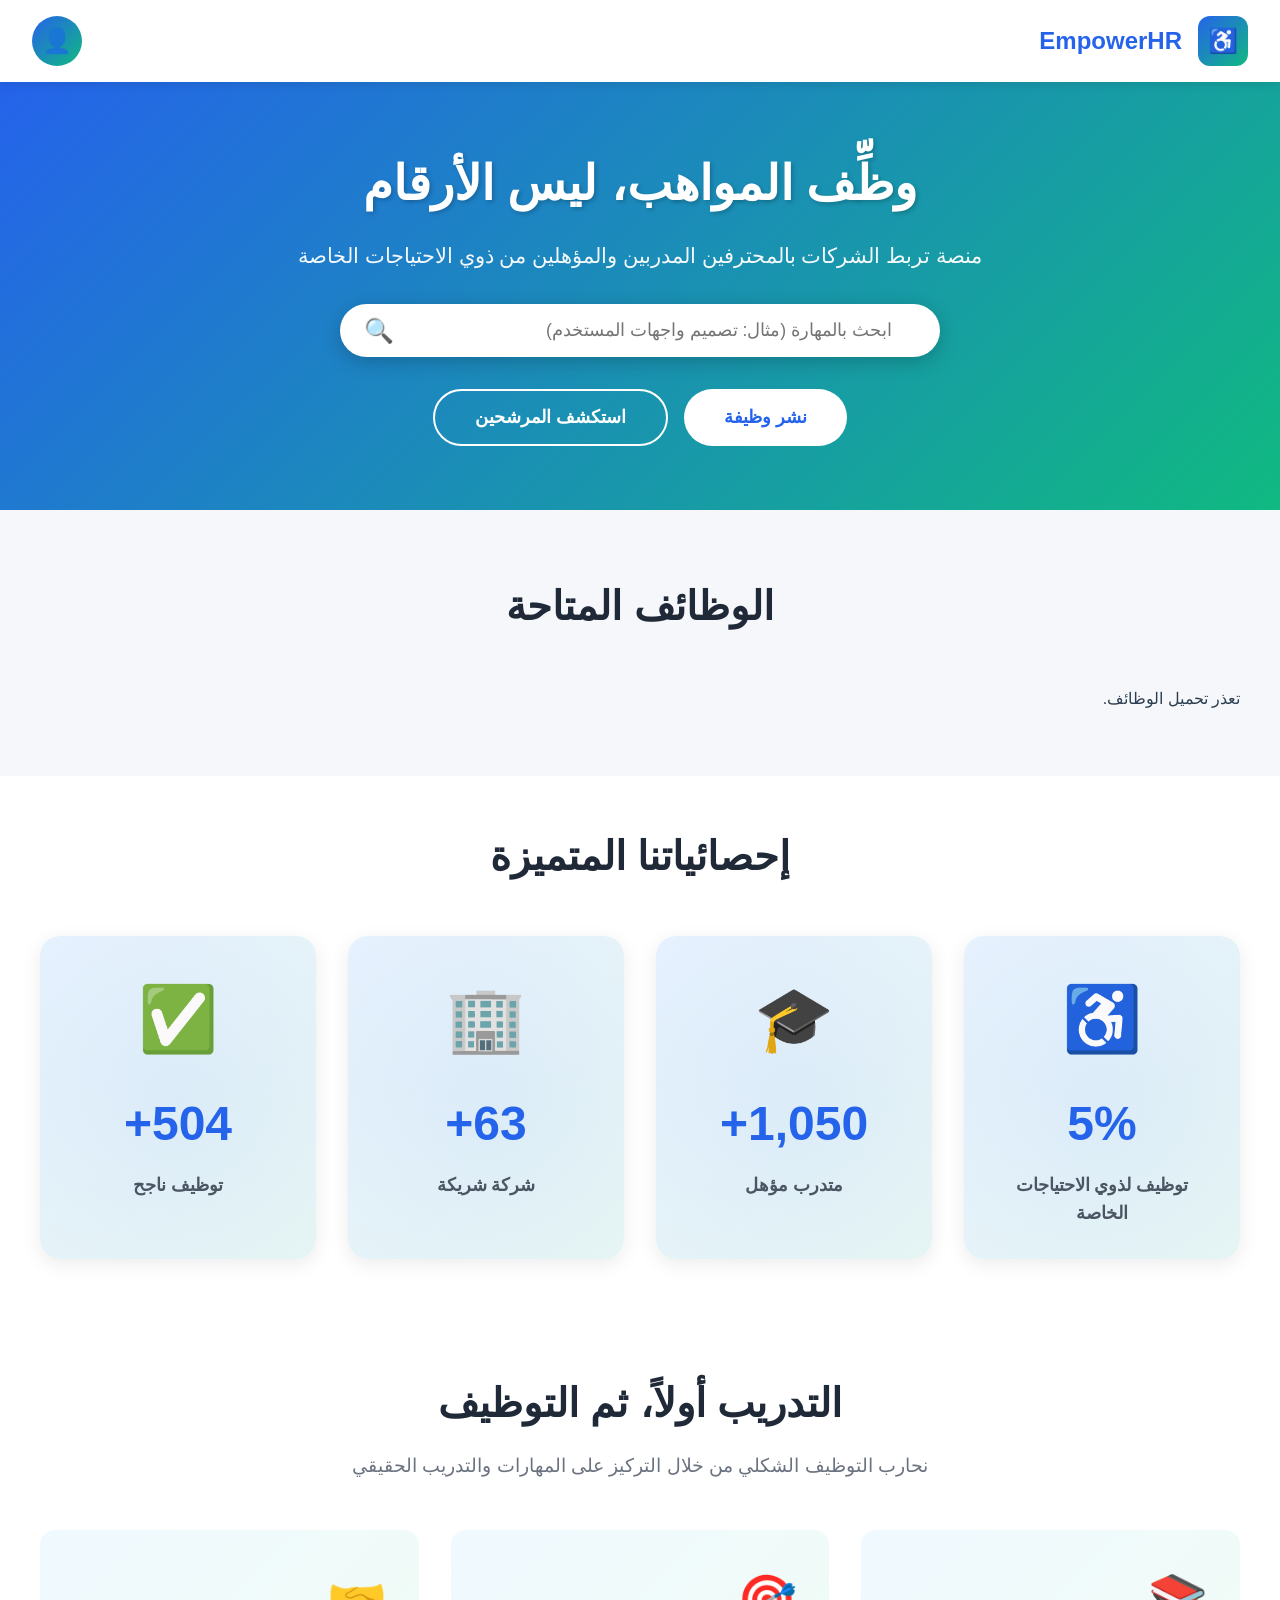
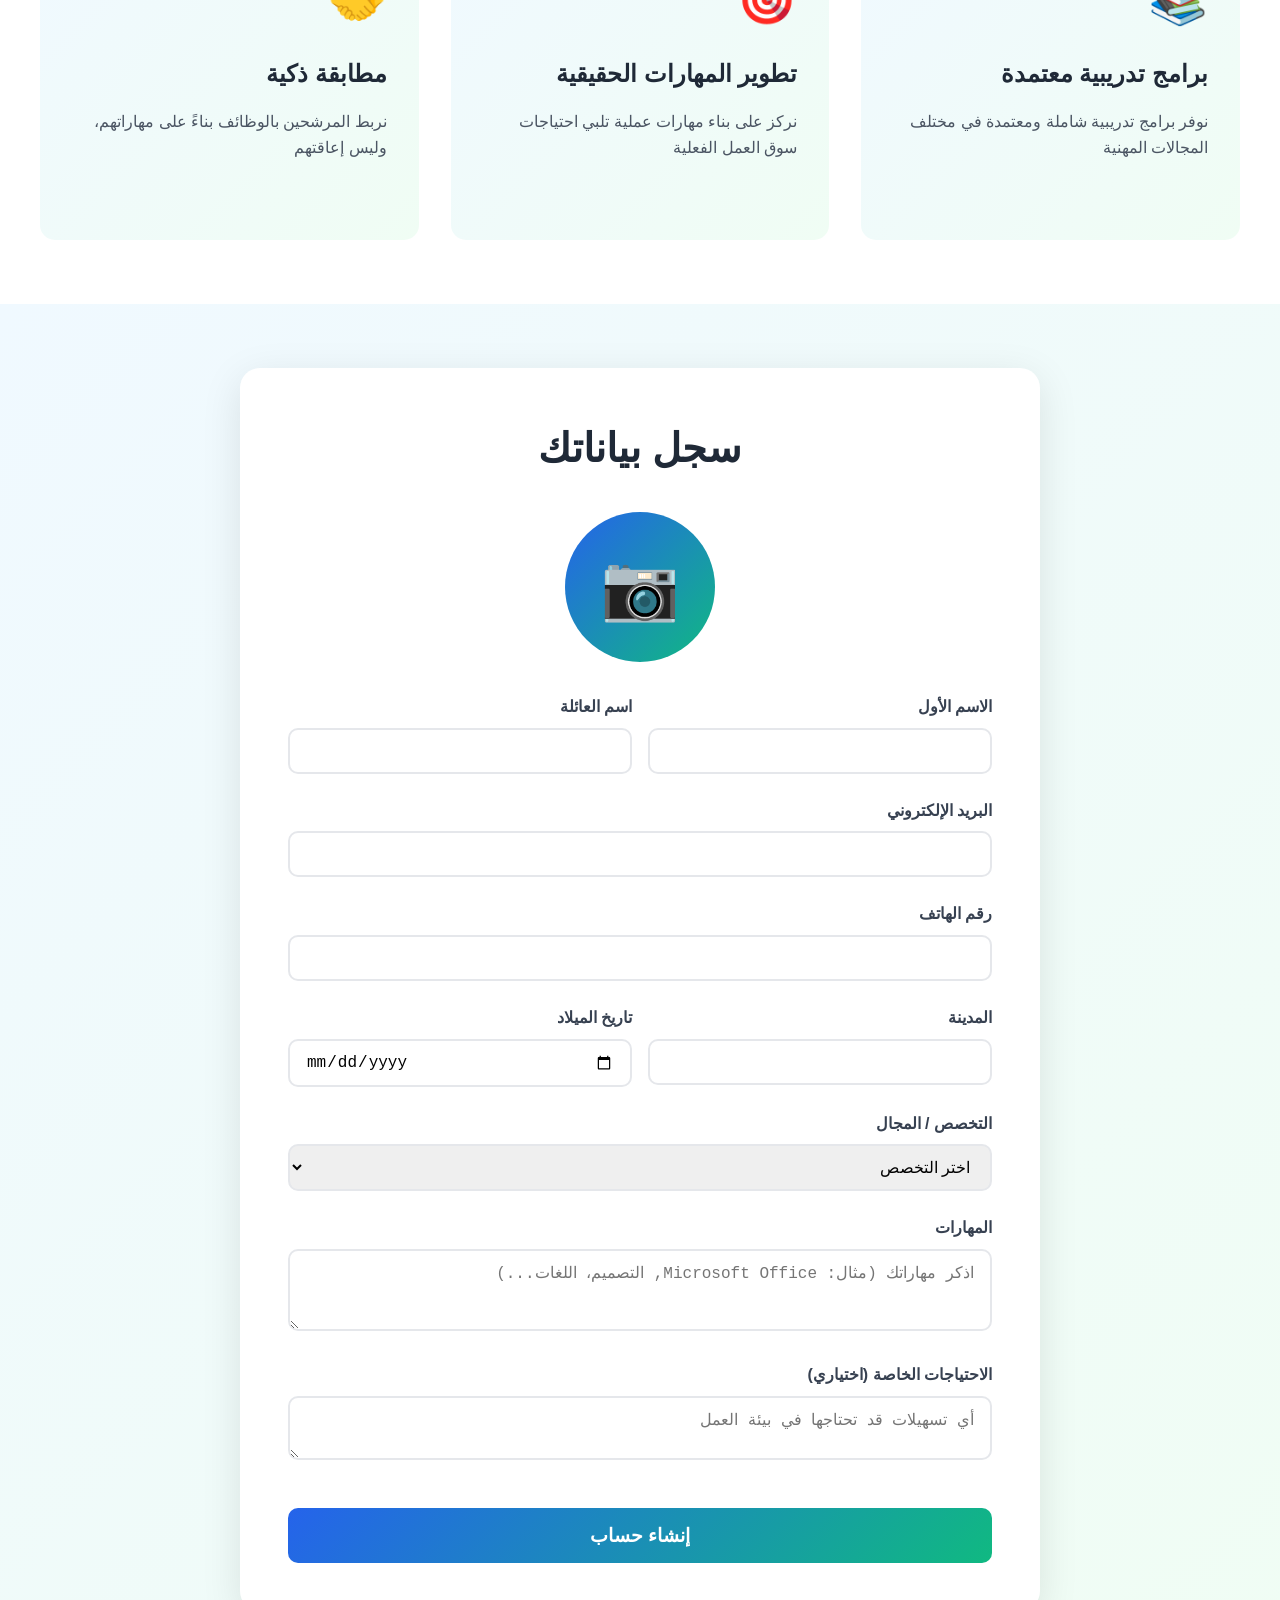
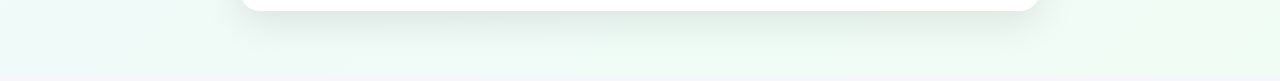
==== frontend/index.html @ 6c346bd0 "Initial project setup" ====
<!DOCTYPE html>
<html lang="ar" dir="rtl">
<head>
    <meta charset="UTF-8">
    <meta name="viewport" content="width=device-width, initial-scale=1.0">
    <title>EmpowerHR - منصة التوظيف الشامل</title>
    <link rel="stylesheet" href="assets/css/style.css">
</head>
<body>
    <!-- Header -->
    <header>
        <div class="header-container">
            <div class="logo">
                <div class="logo-icon">♿</div>
                <span>EmpowerHR</span>
            </div>
            <div class="profile-icon" onclick="toggleDropdown()">
                👤
            </div>
        </div>
    </header>

    <!-- Dropdown Modal for Featured Job -->
    <div class="dropdown-modal" id="dropdownModal">
        <div class="job-card">
            <div class="company-header">
                <div class="company-logo">TechCo</div>
                <div class="company-info">
                    <h3>شركة التقنية المتقدمة</h3>
                    <p>قطاع التكنولوجيا</p>
                </div>
            </div>
            
            <div class="job-title">مشغل أنظمة (وظيفة ميسرة)</div>
            
            <div class="job-details">
                <h4>تفاصيل الوظيفة</h4>
                
                <div class="detail-item">
                    <div class="detail-icon">💰</div>
                    <div class="detail-content">
                        <div class="detail-label">نطاق الراتب</div>
                        <div class="detail-value">8,000 - 12,000 جنيه شهرياً</div>
                    </div>
                </div>
                
                <div class="detail-item">
                    <div class="detail-icon">📍</div>
                    <div class="detail-content">
                        <div class="detail-label">الموقع</div>
                        <div class="detail-value">القاهرة، مدينة نصر، شارع عباس العقاد</div>
                    </div>
                </div>
                
                <div class="detail-item">
                    <div class="detail-icon">📞</div>
                    <div class="detail-content">
                        <div class="detail-label">رقم التواصل</div>
                        <div class="detail-value">02-12345678</div>
                    </div>
                </div>
            </div>
            
            <button class="apply-btn">تقديم الآن</button>
        </div>
    </div>

    <!-- Hero Section -->
    <section class="hero">
        <div class="hero-content">
            <h1>وظِّف المواهب، ليس الأرقام</h1>
            <p>منصة تربط الشركات بالمحترفين المدربين والمؤهلين من ذوي الاحتياجات الخاصة</p>
            
            <div class="search-bar">
                <input type="text" placeholder="ابحث بالمهارة (مثال: تصميم واجهات المستخدم)">
                <span class="search-icon">🔍</span>
            </div>
            
            <div class="cta-buttons">
                <button class="btn btn-primary">نشر وظيفة</button>
                <button class="btn btn-secondary">استكشف المرشحين</button>
            </div>
        </div>
    </section>

    <!-- Jobs Section -->
    <section class="jobs-section">
        <div class="jobs-container">
            <h2>الوظائف المتاحة</h2>
            <div id="jobsContainer"></div>
        </div>
    </section>

    <!-- Animated Stats Section -->
    <section class="stats-section">
        <h2>إحصائياتنا المتميزة</h2>
        <div class="stats-container">
            <div class="stat-card">
                <div class="stat-icon">♿</div>
                <div class="stat-number"><span class="highlight-5">5%</span></div>
                <div class="stat-label">توظيف لذوي الاحتياجات الخاصة</div>
            </div>
            
            <div class="stat-card">
                <div class="stat-icon">🎓</div>
                <div class="stat-number">2,500+</div>
                <div class="stat-label">متدرب مؤهل</div>
            </div>
            
            <div class="stat-card">
                <div class="stat-icon">🏢</div>
                <div class="stat-number">150+</div>
                <div class="stat-label">شركة شريكة</div>
            </div>
            
            <div class="stat-card">
                <div class="stat-icon">✅</div>
                <div class="stat-number">1,200+</div>
                <div class="stat-label">توظيف ناجح</div>
            </div>
        </div>
    </section>

    <!-- Training First Section -->
    <section class="training-section">
        <div class="training-container">
            <h2>التدريب أولاً، ثم التوظيف</h2>
            <p>نحارب التوظيف الشكلي من خلال التركيز على المهارات والتدريب الحقيقي</p>
            
            <div class="features-grid">
                <div class="feature-card">
                    <div class="feature-icon">📚</div>
                    <h3>برامج تدريبية معتمدة</h3>
                    <p>نوفر برامج تدريبية شاملة ومعتمدة في مختلف المجالات المهنية</p>
                </div>
                
                <div class="feature-card">
                    <div class="feature-icon">🎯</div>
                    <h3>تطوير المهارات الحقيقية</h3>
                    <p>نركز على بناء مهارات عملية تلبي احتياجات سوق العمل الفعلية</p>
                </div>
                
                <div class="feature-card">
                    <div class="feature-icon">🤝</div>
                    <h3>مطابقة ذكية</h3>
                    <p>نربط المرشحين بالوظائف بناءً على مهاراتهم، وليس إعاقتهم</p>
                </div>
            </div>
        </div>
    </section>

    <!-- Registration Section -->
    <section class="registration-section" id="registrationSection">
        <div class="registration-container">
            <h2>سجل بياناتك</h2>
            
            <div class="profile-photo-upload">
                <div class="photo-placeholder">
                    📷
                    <div class="photo-overlay">اضغط لرفع صورة</div>
                </div>
                <input type="file" id="photoInput" style="display: none;" accept="image/*">
            </div>
            
            <form id="registrationForm">
                <div class="form-row">
                    <div class="form-group">
                        <label for="firstName">الاسم الأول</label>
                        <input type="text" id="firstName" required>
                    </div>
                    
                    <div class="form-group">
                        <label for="lastName">اسم العائلة</label>
                        <input type="text" id="lastName" required>
                    </div>
                </div>
                
                <div class="form-group">
                    <label for="email">البريد الإلكتروني</label>
                    <input type="email" id="email" required>
                </div>
                
                <div class="form-group">
                    <label for="phone">رقم الهاتف</label>
                    <input type="tel" id="phone" required>
                </div>
                
                <div class="form-row">
                    <div class="form-group">
                        <label for="city">المدينة</label>
                        <input type="text" id="city" required>
                    </div>
                    
                    <div class="form-group">
                        <label for="birthDate">تاريخ الميلاد</label>
                        <input type="date" id="birthDate" required>
                    </div>
                </div>
                
                <div class="form-group">
                    <label for="specialization">التخصص / المجال</label>
                    <select id="specialization" required>
                        <option value="">اختر التخصص</option>
                        <option value="it">تكنولوجيا المعلومات</option>
                        <option value="design">التصميم الجرافيكي</option>
                        <option value="accounting">المحاسبة</option>
                        <option value="customer-service">خدمة العملاء</option>
                        <option value="marketing">التسويق</option>
                        <option value="other">أخرى</option>
                    </select>
                </div>
                
                <div class="form-group">
                    <label for="skills">المهارات</label>
                    <textarea id="skills" rows="3" placeholder="اذكر مهاراتك (مثال: Microsoft Office, التصميم، اللغات...)"></textarea>
                </div>
                
                <div class="form-group">
                    <label for="accommodations">الاحتياجات الخاصة (اختياري)</label>
                    <textarea id="accommodations" rows="2" placeholder="أي تسهيلات قد تحتاجها في بيئة العمل"></textarea>
                </div>
                
                <button type="submit" class="submit-btn">إنشاء حساب</button>
            </form>
        </div>
    </section>

    <script src="assets/js/app.js"></script>
</body>
---- frontend/assets/css/style.css ----
* {
    margin: 0;
    padding: 0;
    box-sizing: border-box;
}

body {
    font-family: 'Segoe UI', Tahoma, Geneva, Verdana, sans-serif;
    background: #f5f7fa;
    color: #2c3e50;
    line-height: 1.6;
}

/* Header Styles */
header {
    background: white;
    box-shadow: 0 2px 10px rgba(0,0,0,0.1);
    padding: 1rem 2rem;
    position: sticky;
    top: 0;
    z-index: 1000;
}

.header-container {
    max-width: 1400px;
    margin: 0 auto;
    display: flex;
    justify-content: space-between;
    align-items: center;
}

.logo {
    display: flex;
    align-items: center;
    gap: 1rem;
    font-size: 1.5rem;
    font-weight: bold;
    color: #2563eb;
}

.logo-icon {
    width: 50px;
    height: 50px;
    background: linear-gradient(135deg, #2563eb, #10b981);
    border-radius: 12px;
    display: flex;
    align-items: center;
    justify-content: center;
    color: white;
    font-size: 1.5rem;
}

.profile-icon {
    width: 50px;
    height: 50px;
    background: linear-gradient(135deg, #2563eb, #10b981);
    border-radius: 50%;
    display: flex;
    align-items: center;
    justify-content: center;
    color: white;
    font-size: 1.5rem;
    cursor: pointer;
    transition: transform 0.3s, box-shadow 0.3s;
    position: relative;
}

.profile-icon:hover {
    transform: scale(1.1);
    box-shadow: 0 5px 15px rgba(37, 99, 235, 0.3);
}

/* Dropdown Modal */
.dropdown-modal {
    display: none;
    position: absolute;
    top: 70px;
    left: 20px;
    background: white;
    border-radius: 15px;
    box-shadow: 0 10px 40px rgba(0,0,0,0.15);
    width: 380px;
    padding: 1.5rem;
    z-index: 1001;
    animation: slideDown 0.3s ease-out;
}

.dropdown-modal.active {
    display: block;
}

@keyframes slideDown {
    from {
        opacity: 0;
        transform: translateY(-10px);
    }
    to {
        opacity: 1;
        transform: translateY(0);
    }
}

.job-card {
    border: 2px solid #e5e7eb;
    border-radius: 12px;
    padding: 1.5rem;
    background: #f9fafb;
}

.company-header {
    display: flex;
    align-items: center;
    gap: 1rem;
    margin-bottom: 1rem;
    padding-bottom: 1rem;
    border-bottom: 2px solid #e5e7eb;
}

.company-logo {
    width: 60px;
    height: 60px;
    background: linear-gradient(135deg, #10b981, #2563eb);
    border-radius: 10px;
    display: flex;
    align-items: center;
    justify-content: center;
    color: white;
    font-weight: bold;
    font-size: 1.2rem;
}

.company-info h3 {
    color: #1f2937;
    font-size: 1.1rem;
    margin-bottom: 0.25rem;
}

.company-info p {
    color: #6b7280;
    font-size: 0.9rem;
}

.job-title {
    font-size: 1.3rem;
    color: #2563eb;
    font-weight: bold;
    margin-bottom: 1rem;
}

.job-details {
    background: white;
    border-radius: 8px;
    padding: 1rem;
}

.job-details h4 {
    color: #374151;
    margin-bottom: 0.75rem;
    font-size: 1rem;
    border-bottom: 2px solid #10b981;
    padding-bottom: 0.5rem;
}

.detail-item {
    display: flex;
    align-items: start;
    gap: 0.75rem;
    margin-bottom: 0.75rem;
    padding: 0.5rem;
    background: #f9fafb;
    border-radius: 6px;
}

.detail-icon {
    color: #10b981;
    font-size: 1.2rem;
    flex-shrink: 0;
}

.detail-content {
    flex: 1;
}

.detail-label {
    font-weight: 600;
    color: #4b5563;
    font-size: 0.9rem;
}

.detail-value {
    color: #1f2937;
    font-size: 1rem;
}

.apply-btn {
    width: 100%;
    padding: 0.75rem;
    background: linear-gradient(135deg, #2563eb, #10b981);
    color: white;
    border: none;
    border-radius: 8px;
    font-size: 1rem;
    font-weight: bold;
    cursor: pointer;
    margin-top: 1rem;
    transition: transform 0.3s;
}

.apply-btn:hover {
    transform: scale(1.02);
}

/* Hero Section */
.hero {
    background: linear-gradient(135deg, #2563eb 0%, #10b981 100%);
    color: white;
    padding: 4rem 2rem;
    text-align: center;
}

.hero-content {
    max-width: 1200px;
    margin: 0 auto;
}

.hero h1 {
    font-size: 3rem;
    margin-bottom: 1rem;
    text-shadow: 2px 2px 4px rgba(0,0,0,0.2);
}

.hero p {
    font-size: 1.3rem;
    margin-bottom: 2rem;
    opacity: 0.95;
}

.search-bar {
    max-width: 600px;
    margin: 2rem auto;
    position: relative;
}

.search-bar input {
    width: 100%;
    padding: 1rem 3rem 1rem 1.5rem;
    font-size: 1.1rem;
    border: none;
    border-radius: 50px;
    box-shadow: 0 5px 20px rgba(0,0,0,0.2);
}

.search-icon {
    position: absolute;
    left: 1.5rem;
    top: 50%;
    transform: translateY(-50%);
    font-size: 1.5rem;
    color: #6b7280;
}

.cta-buttons {
    display: flex;
    gap: 1rem;
    justify-content: center;
    flex-wrap: wrap;
    margin-top: 2rem;
}

.btn {
    padding: 1rem 2.5rem;
    font-size: 1.1rem;
    border: none;
    border-radius: 50px;
    cursor: pointer;
    font-weight: bold;
    transition: all 0.3s;
}

.btn-primary {
    background: white;
    color: #2563eb;
}

.btn-secondary {
    background: transparent;
    color: white;
    border: 2px solid white;
}

.btn:hover {
    transform: translateY(-3px);
    box-shadow: 0 10px 25px rgba(0,0,0,0.2);
}

/* Jobs Section */
.jobs-section {
    padding: 4rem 2rem;
    background: #f5f7fa;
}

.jobs-container {
    max-width: 1200px;
    margin: 0 auto;
    text-align: center;
}

.jobs-container h2 {
    font-size: 2.5rem;
    color: #1f2937;
    margin-bottom: 3rem;
}

#jobsContainer {
    max-width: 1200px;
    margin: 0 auto;
    display: grid;
    grid-template-columns: repeat(auto-fit, minmax(280px, 1fr));
    gap: 2rem;
    text-align: right;
}

/* Animated Stats Section */
.stats-section {
    background: white;
    padding: 3rem 2rem;
    text-align: center;
}

.stats-section h2 {
    font-size: 2.5rem;
    color: #1f2937;
    margin-bottom: 3rem;
}

.stats-container {
    max-width: 1200px;
    margin: 0 auto;
    display: grid;
    grid-template-columns: repeat(auto-fit, minmax(250px, 1fr));
    gap: 2rem;
}

.stat-card {
    background: linear-gradient(135deg, #f0f9ff, #f0fdf4);
    border-radius: 20px;
    padding: 2rem;
    box-shadow: 0 5px 20px rgba(0,0,0,0.08);
    transition: transform 0.3s;
    position: relative;
    overflow: hidden;
}

.stat-card:hover {
    transform: translateY(-10px);
}

.stat-card::before {
    content: '';
    position: absolute;
    top: -50%;
    right: -50%;
    width: 200%;
    height: 200%;
    background: radial-gradient(circle, rgba(37, 99, 235, 0.1), transparent);
    animation: rotate 20s linear infinite;
}

@keyframes rotate {
    from { transform: rotate(0deg); }
    to { transform: rotate(360deg); }
}

.stat-icon {
    font-size: 4rem;
    margin-bottom: 1rem;
    animation: bounce 2s infinite;
    position: relative;
    z-index: 1;
}

@keyframes bounce {
    0%, 100% { transform: translateY(0); }
    50% { transform: translateY(-10px); }
}

.stat-number {
    font-size: 3rem;
    font-weight: bold;
    color: #2563eb;
    margin-bottom: 0.5rem;
    position: relative;
    z-index: 1;
}

.stat-label {
    font-size: 1.1rem;
    color: #4b5563;
    font-weight: 600;
    position: relative;
    z-index: 1;
}

.highlight-5 {
    background: linear-gradient(135deg, #10b981, #2563eb);
    -webkit-background-clip: text;
    -webkit-text-fill-color: transparent;
    background-clip: text;
    animation: glow 2s ease-in-out infinite;
}

@keyframes glow {
    0%, 100% { filter: brightness(1); }
    50% { filter: brightness(1.3); }
}

/* Registration Section */
.registration-section {
    background: linear-gradient(135deg, #f0f9ff, #f0fdf4);
    padding: 4rem 2rem;
}

.registration-container {
    max-width: 800px;
    margin: 0 auto;
    background: white;
    border-radius: 20px;
    padding: 3rem;
    box-shadow: 0 10px 40px rgba(0,0,0,0.1);
}

.registration-container h2 {
    text-align: center;
    color: #1f2937;
    font-size: 2.5rem;
    margin-bottom: 2rem;
}

.profile-photo-upload {
    text-align: center;
    margin-bottom: 2rem;
}

.photo-placeholder {
    width: 150px;
    height: 150px;
    background: linear-gradient(135deg, #2563eb, #10b981);
    border-radius: 50%;
    margin: 0 auto 1rem;
    display: flex;
    align-items: center;
    justify-content: center;
    font-size: 4rem;
    color: white;
    position: relative;
    cursor: pointer;
    overflow: hidden;
    transition: transform 0.3s;
}

.photo-placeholder:hover {
    transform: scale(1.05);
}

.photo-overlay {
    position: absolute;
    bottom: 0;
    left: 0;
    right: 0;
    background: rgba(0,0,0,0.6);
    color: white;
    padding: 0.5rem;
    font-size: 0.9rem;
    opacity: 0;
    transition: opacity 0.3s;
}

.photo-placeholder:hover .photo-overlay {
    opacity: 1;
}

.form-group {
    margin-bottom: 1.5rem;
}

.form-group label {
    display: block;
    margin-bottom: 0.5rem;
    color: #374151;
    font-weight: 600;
    font-size: 1rem;
}

.form-group input,
.form-group select,
.form-group textarea {
    width: 100%;
    padding: 0.75rem 1rem;
    font-size: 1rem;
    border: 2px solid #e5e7eb;
    border-radius: 10px;
    transition: border-color 0.3s;
}

.form-group input:focus,
.form-group select:focus,
.form-group textarea:focus {
    outline: none;
    border-color: #2563eb;
}

.form-row {
    display: grid;
    grid-template-columns: 1fr 1fr;
    gap: 1rem;
}

.submit-btn {
    width: 100%;
    padding: 1rem;
    background: linear-gradient(135deg, #2563eb, #10b981);
    color: white;
    border: none;
    border-radius: 10px;
    font-size: 1.2rem;
    font-weight: bold;
    cursor: pointer;
    transition: transform 0.3s;
    margin-top: 1rem;
}

.submit-btn:hover {
    transform: translateY(-3px);
    box-shadow: 0 10px 25px rgba(37, 99, 235, 0.3);
}

/* Training Section */
.training-section {
    padding: 4rem 2rem;
    background: white;
}

.training-container {
    max-width: 1200px;
    margin: 0 auto;
    text-align: center;
}

.training-container h2 {
    font-size: 2.5rem;
    color: #1f2937;
    margin-bottom: 1rem;
}

.training-container p {
    font-size: 1.2rem;
    color: #6b7280;
    margin-bottom: 3rem;
}

.features-grid {
    display: grid;
    grid-template-columns: repeat(auto-fit, minmax(300px, 1fr));
    gap: 2rem;
}

.feature-card {
    background: linear-gradient(135deg, #f0f9ff, #f0fdf4);
    border-radius: 15px;
    padding: 2rem;
    text-align: right;
    transition: transform 0.3s;
}

.feature-card:hover {
    transform: translateY(-5px);
}

.feature-icon {
    font-size: 3rem;
    margin-bottom: 1rem;
}

.feature-card h3 {
    color: #1f2937;
    font-size: 1.5rem;
    margin-bottom: 1rem;
}

.feature-card p {
    color: #4b5563;
    font-size: 1rem;
    text-align: right;
}

@media (max-width: 768px) {
    .hero h1 {
        font-size: 2rem;
    }

    .stats-container {
        grid-template-columns: 1fr;
    }

    .form-row {
        grid-template-columns: 1fr;
    }

    .dropdown-modal {
        width: 90vw;
        left: 50%;
        transform: translateX(-50%);
    }
}
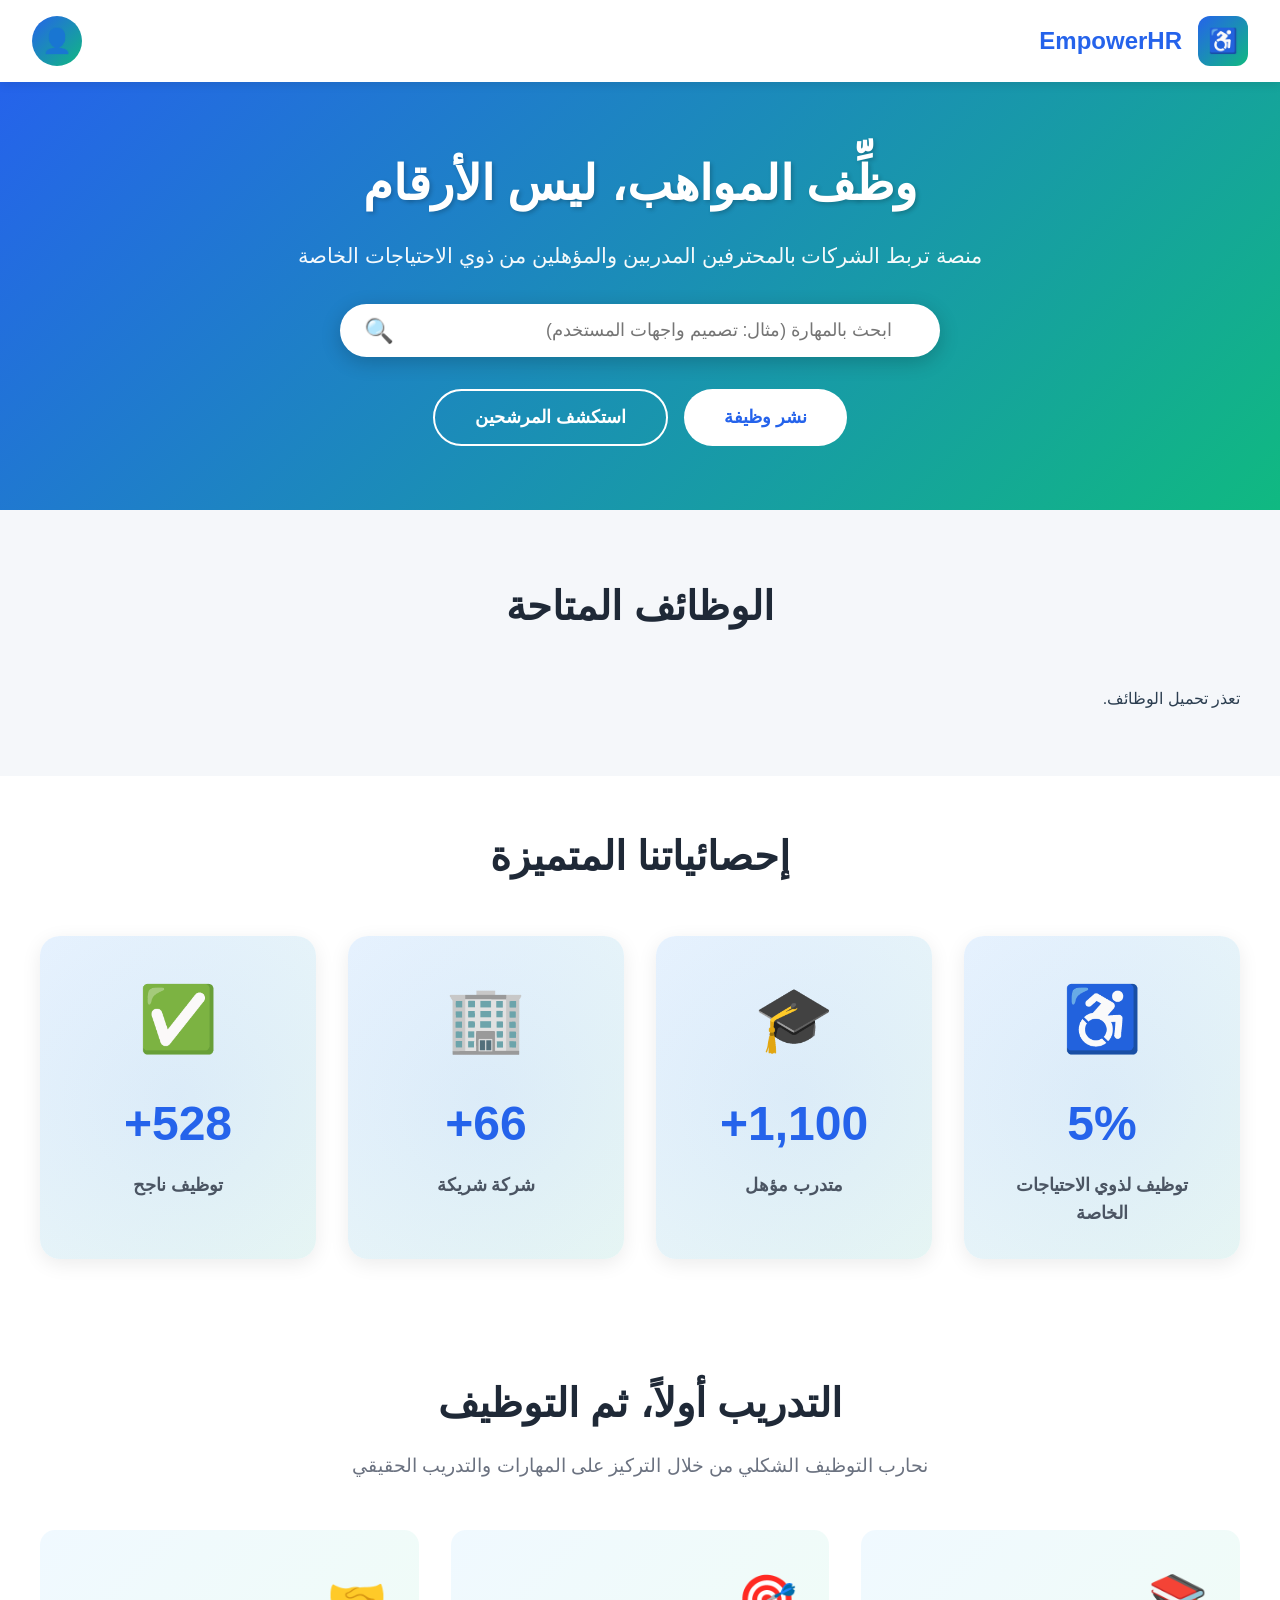
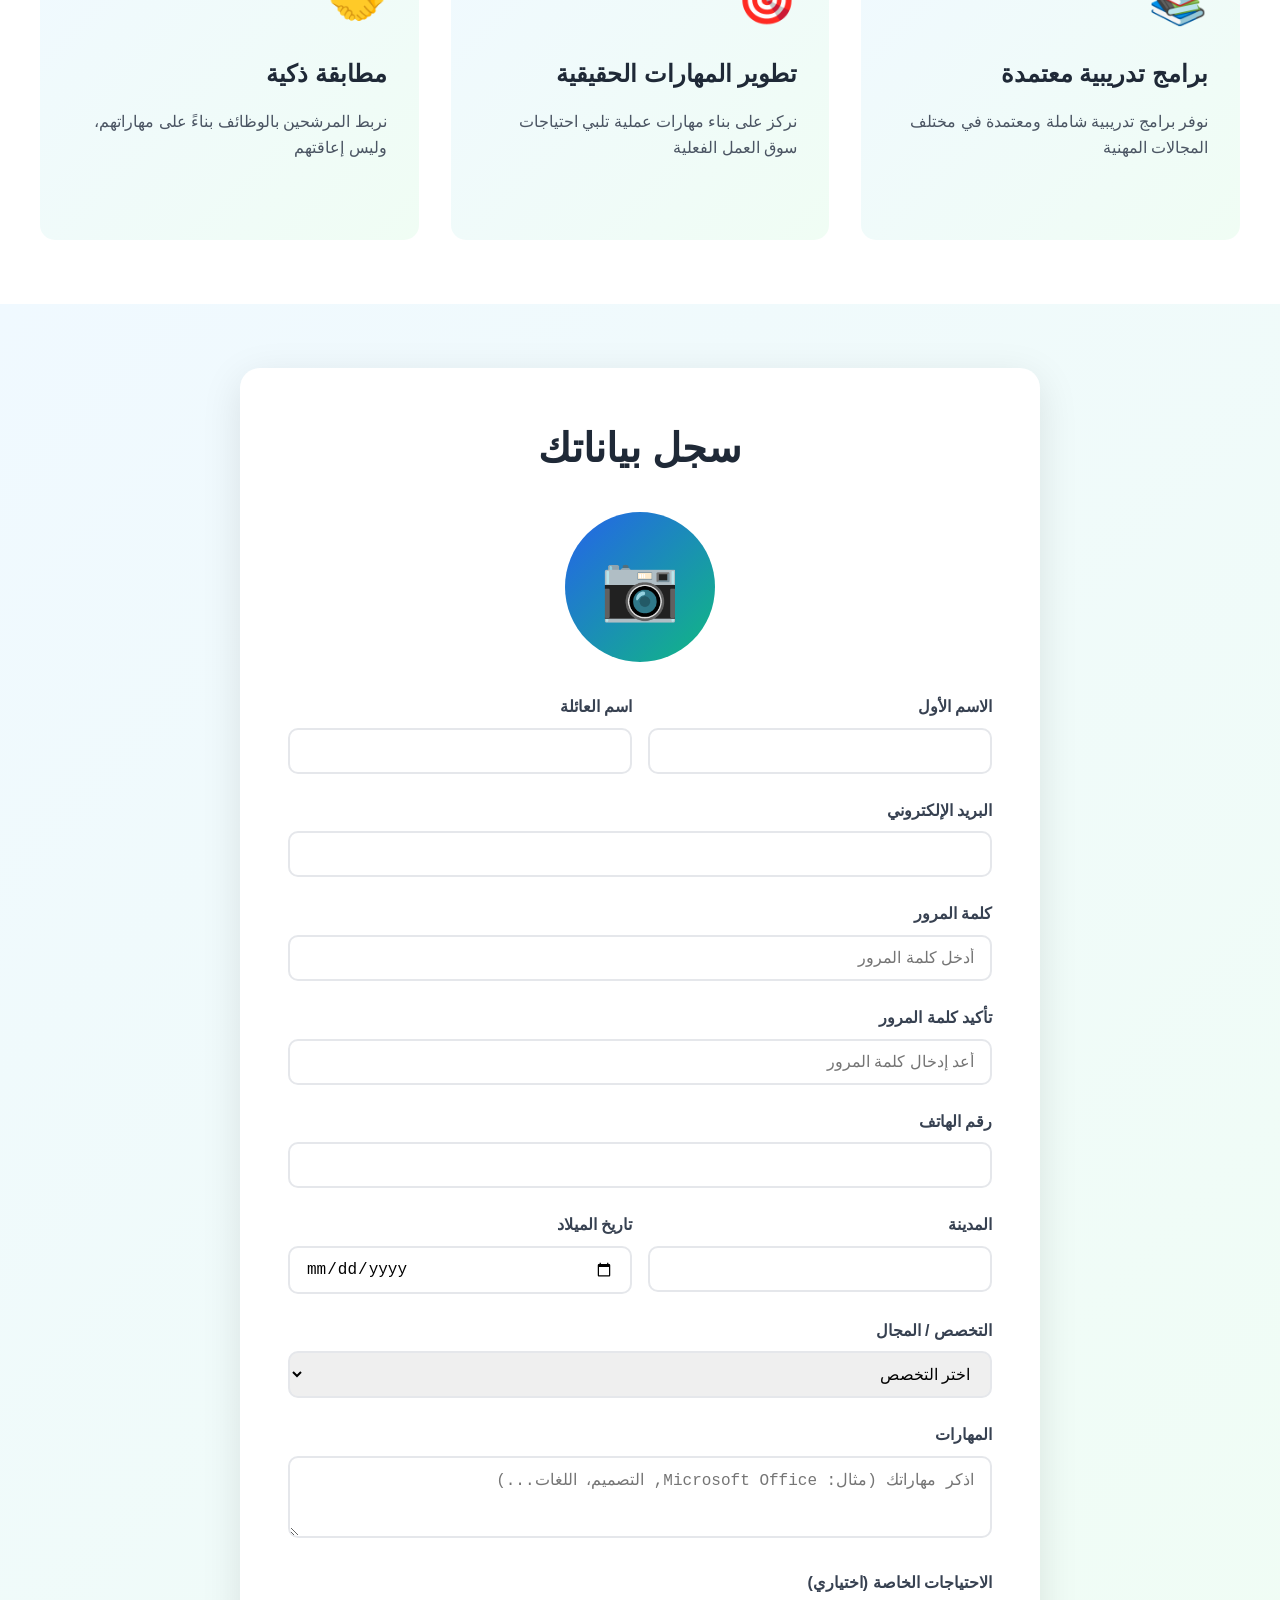
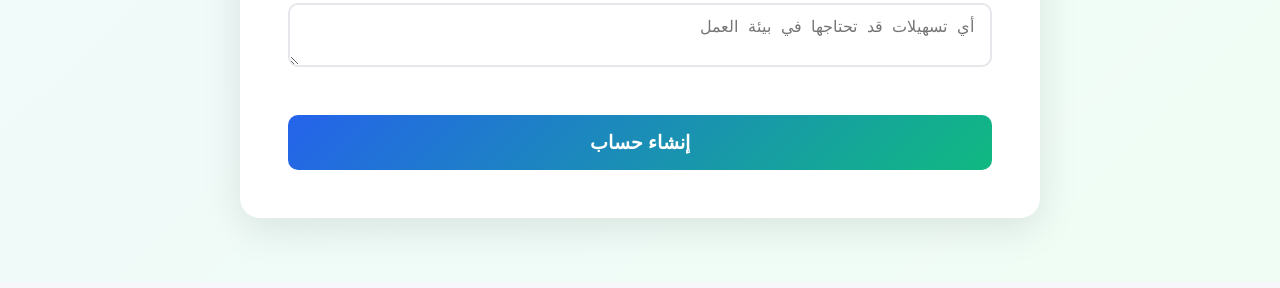
==== commit 93e36a14: "Implement frontend authentication pages" ====
--- a/frontend/index.html
+++ b/frontend/index.html
@@ -179,6 +179,24 @@
                     <label for="email">البريد الإلكتروني</label>
                     <input type="email" id="email" required>
                 </div>
+
+                <div class="form-group">
+                    <label for="password">كلمة المرور</label>
+                    <input
+                    type="password"
+                    id="password"
+                    placeholder="أدخل كلمة المرور"
+                    required>
+                </div>
+
+                <div class="form-group">
+                    <label for="confirmPassword">تأكيد كلمة المرور</label>
+                    <input
+                    type="password"
+                    id="confirmPassword"
+                    placeholder="أعد إدخال كلمة المرور"
+                    required>
+                </div>
                 
                 <div class="form-group">
                     <label for="phone">رقم الهاتف</label>
@@ -225,5 +243,7 @@
         </div>
     </section>
 
+    <script src="assets/js/photoUpload.js"></script>
     <script src="assets/js/app.js"></script>
+    <script type="module" src="assets/js/register.js"></script>
 </body>
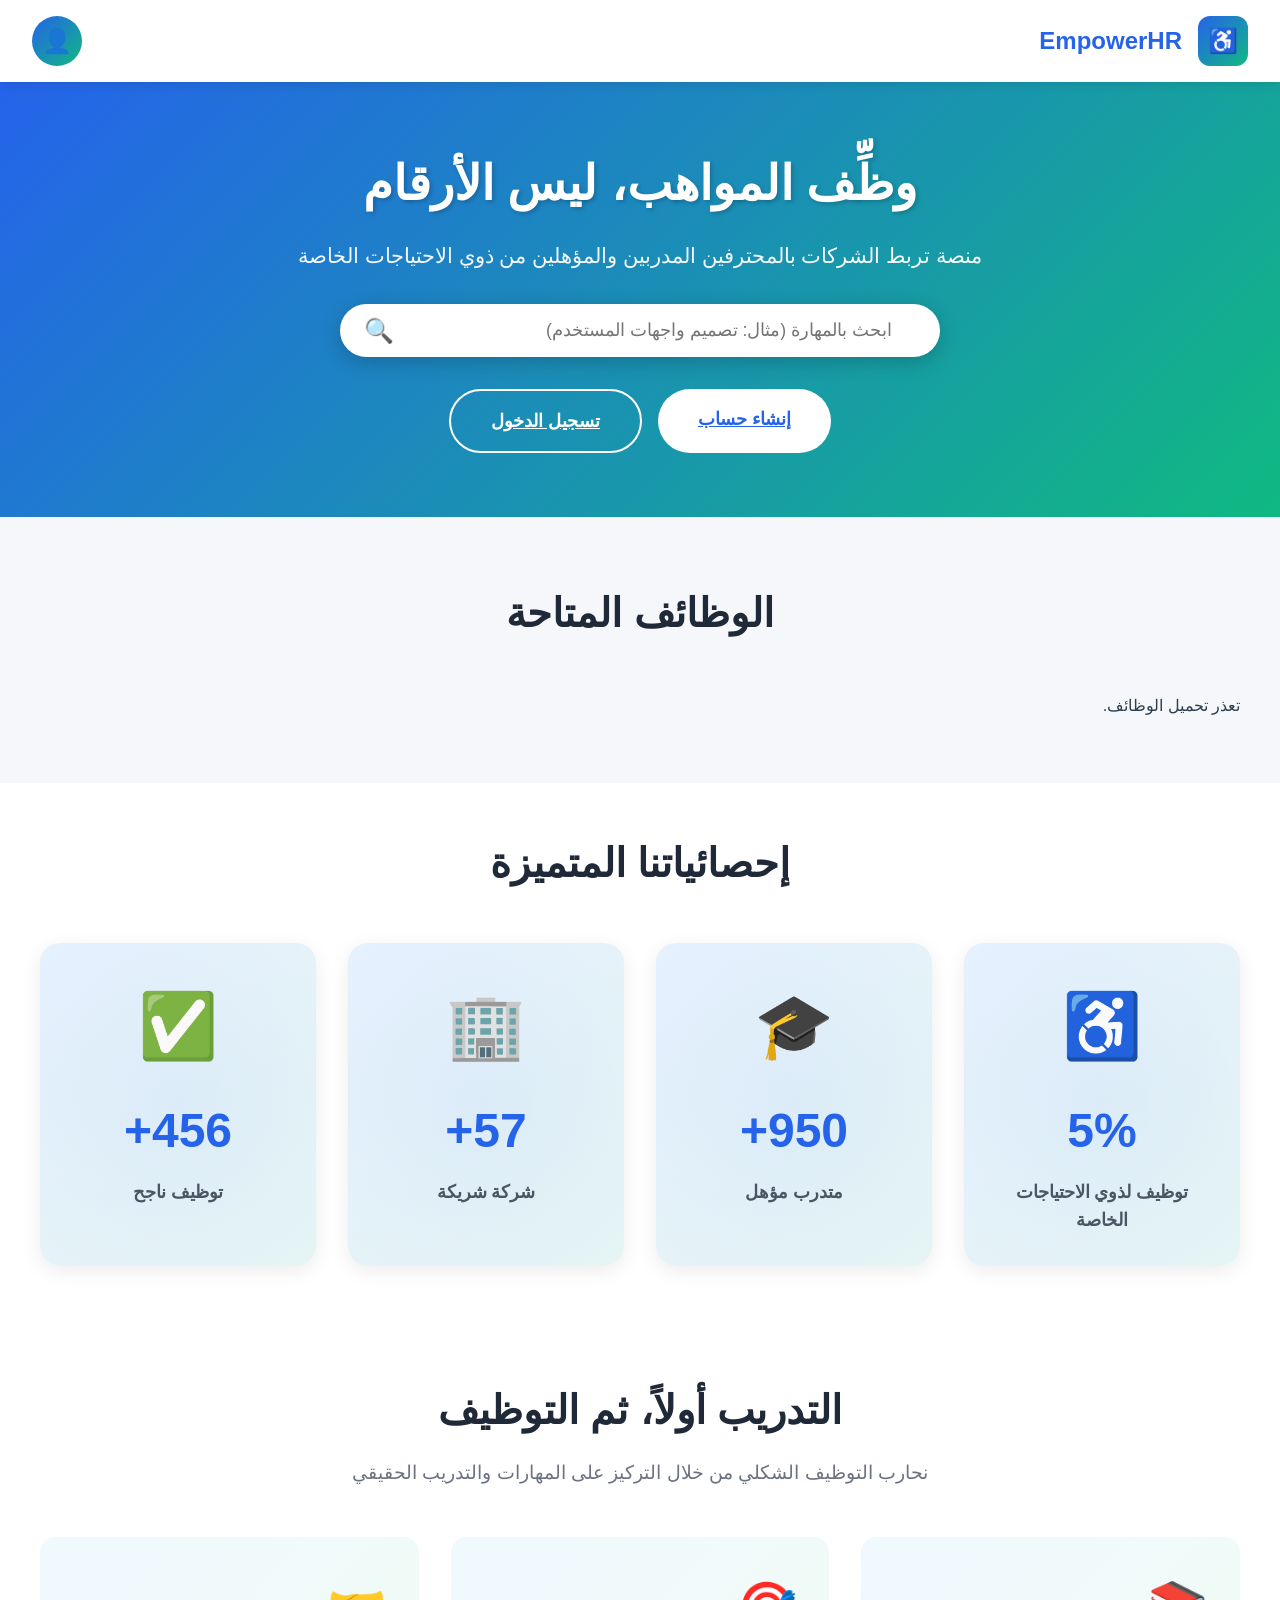
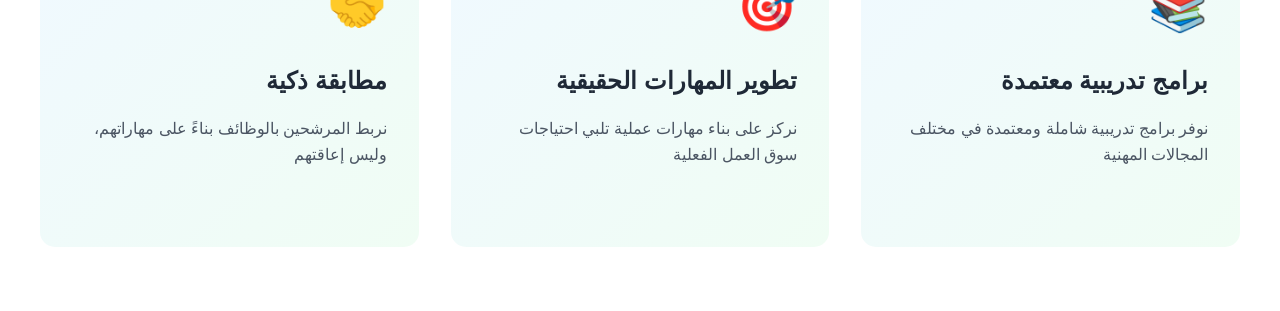
==== commit 6f0291a1: "Implement frontend authentication pages" ====
--- a/frontend/index.html
+++ b/frontend/index.html
@@ -77,8 +77,8 @@
             </div>
             
             <div class="cta-buttons">
-                <button class="btn btn-primary">نشر وظيفة</button>
-                <button class="btn btn-secondary">استكشف المرشحين</button>
+                <a href="register.html" class="btn btn-primary">إنشاء حساب</a>
+                <a href="login.html" class="btn btn-secondary">تسجيل الدخول</a>
             </div>
         </div>
     </section>
@@ -148,102 +148,7 @@
             </div>
         </div>
     </section>
+    
+    <script src="assets/js/app.js"></script>
 
-    <!-- Registration Section -->
-    <section class="registration-section" id="registrationSection">
-        <div class="registration-container">
-            <h2>سجل بياناتك</h2>
-            
-            <div class="profile-photo-upload">
-                <div class="photo-placeholder">
-                    📷
-                    <div class="photo-overlay">اضغط لرفع صورة</div>
-                </div>
-                <input type="file" id="photoInput" style="display: none;" accept="image/*">
-            </div>
-            
-            <form id="registrationForm">
-                <div class="form-row">
-                    <div class="form-group">
-                        <label for="firstName">الاسم الأول</label>
-                        <input type="text" id="firstName" required>
-                    </div>
-                    
-                    <div class="form-group">
-                        <label for="lastName">اسم العائلة</label>
-                        <input type="text" id="lastName" required>
-                    </div>
-                </div>
-                
-                <div class="form-group">
-                    <label for="email">البريد الإلكتروني</label>
-                    <input type="email" id="email" required>
-                </div>
-
-                <div class="form-group">
-                    <label for="password">كلمة المرور</label>
-                    <input
-                    type="password"
-                    id="password"
-                    placeholder="أدخل كلمة المرور"
-                    required>
-                </div>
-
-                <div class="form-group">
-                    <label for="confirmPassword">تأكيد كلمة المرور</label>
-                    <input
-                    type="password"
-                    id="confirmPassword"
-                    placeholder="أعد إدخال كلمة المرور"
-                    required>
-                </div>
-                
-                <div class="form-group">
-                    <label for="phone">رقم الهاتف</label>
-                    <input type="tel" id="phone" required>
-                </div>
-                
-                <div class="form-row">
-                    <div class="form-group">
-                        <label for="city">المدينة</label>
-                        <input type="text" id="city" required>
-                    </div>
-                    
-                    <div class="form-group">
-                        <label for="birthDate">تاريخ الميلاد</label>
-                        <input type="date" id="birthDate" required>
-                    </div>
-                </div>
-                
-                <div class="form-group">
-                    <label for="specialization">التخصص / المجال</label>
-                    <select id="specialization" required>
-                        <option value="">اختر التخصص</option>
-                        <option value="it">تكنولوجيا المعلومات</option>
-                        <option value="design">التصميم الجرافيكي</option>
-                        <option value="accounting">المحاسبة</option>
-                        <option value="customer-service">خدمة العملاء</option>
-                        <option value="marketing">التسويق</option>
-                        <option value="other">أخرى</option>
-                    </select>
-                </div>
-                
-                <div class="form-group">
-                    <label for="skills">المهارات</label>
-                    <textarea id="skills" rows="3" placeholder="اذكر مهاراتك (مثال: Microsoft Office, التصميم، اللغات...)"></textarea>
-                </div>
-                
-                <div class="form-group">
-                    <label for="accommodations">الاحتياجات الخاصة (اختياري)</label>
-                    <textarea id="accommodations" rows="2" placeholder="أي تسهيلات قد تحتاجها في بيئة العمل"></textarea>
-                </div>
-                
-                <button type="submit" class="submit-btn">إنشاء حساب</button>
-            </form>
-        </div>
-    </section>
-
-    <script src="assets/js/photoUpload.js"></script>
-    <script src="assets/js/app.js"></script>
-    <script type="module" src="assets/js/register.js"></script>
 </body>
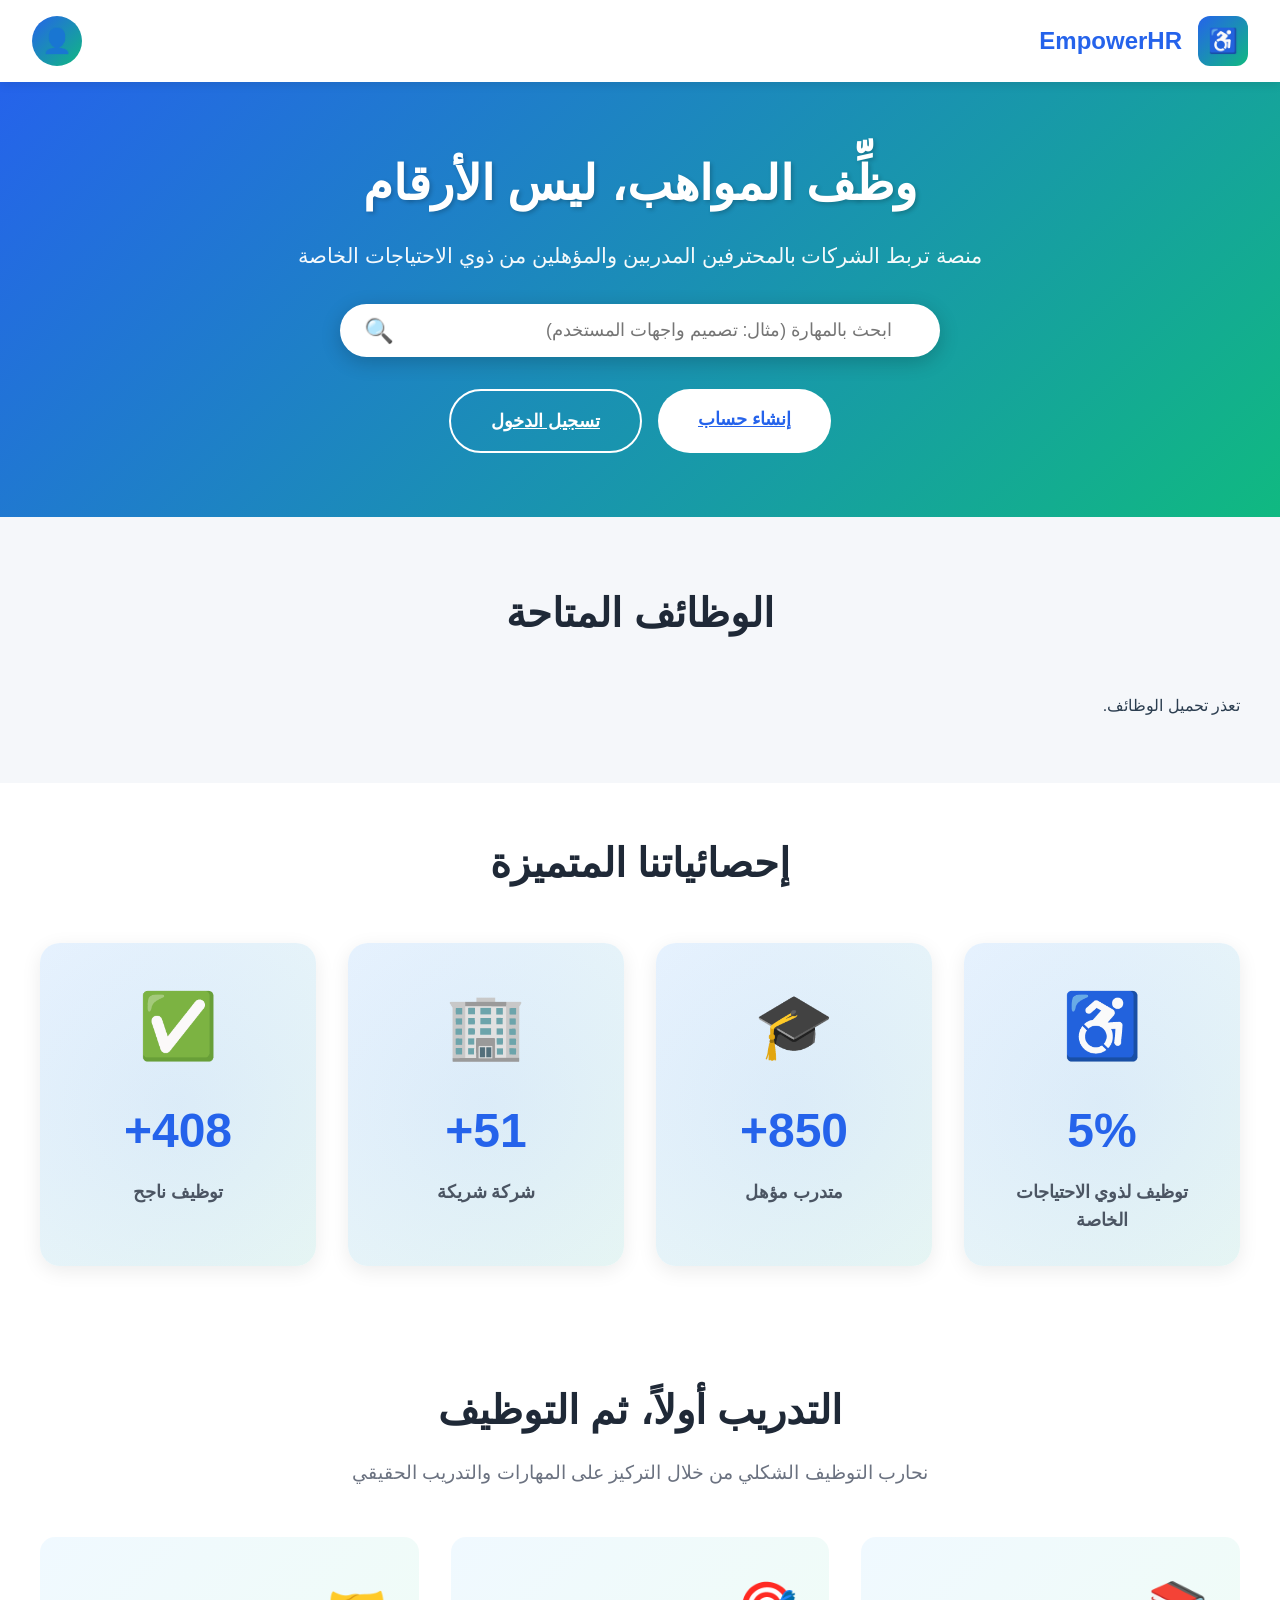
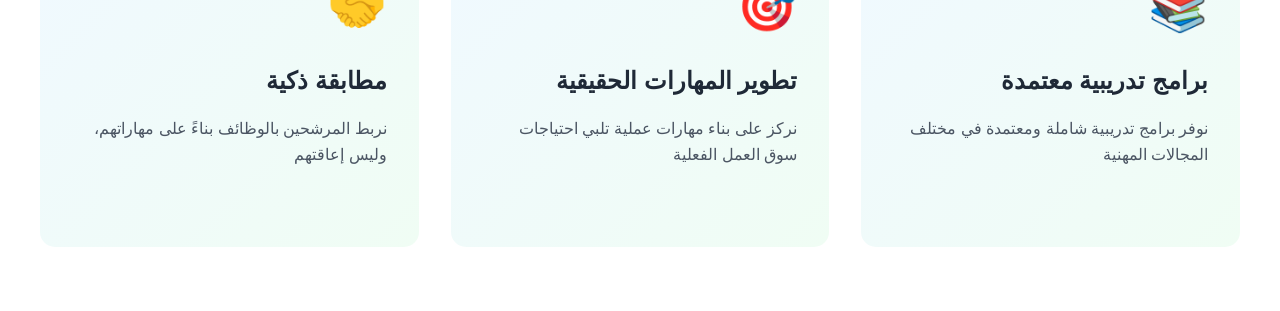
==== commit e8c9c523: "feat(auth): update landing header based on login state" ====
--- a/frontend/index.html
+++ b/frontend/index.html
@@ -14,9 +14,11 @@
                 <div class="logo-icon">♿</div>
                 <span>EmpowerHR</span>
             </div>
-            <div class="profile-icon" onclick="toggleDropdown()">
+        <div class="profile-cluster">
+            <div class="profile-icon" id="profileIcon" onclick="toggleDropdown()">
                 👤
             </div>
+            <span id="userName" hidden></span>
         </div>
     </header>
 
@@ -76,7 +78,7 @@
                 <span class="search-icon">🔍</span>
             </div>
             
-            <div class="cta-buttons">
+            <div class="cta-buttons" id="guestActions">
                 <a href="register.html" class="btn btn-primary">إنشاء حساب</a>
                 <a href="login.html" class="btn btn-secondary">تسجيل الدخول</a>
             </div>
--- a/frontend/assets/css/style.css
+++ b/frontend/assets/css/style.css
@@ -9,6 +9,11 @@
     background: #f5f7fa;
     color: #2c3e50;
     line-height: 1.6;
+}
+
+/* Utilities */
+.hidden {
+    display: none !important;
 }
 
 /* Header Styles */
@@ -63,6 +68,12 @@
     cursor: pointer;
     transition: transform 0.3s, box-shadow 0.3s;
     position: relative;
+}
+
+.profile-cluster {
+    display: flex;
+    align-items: center;
+    gap: 0.5rem;
 }
 
 .profile-icon:hover {
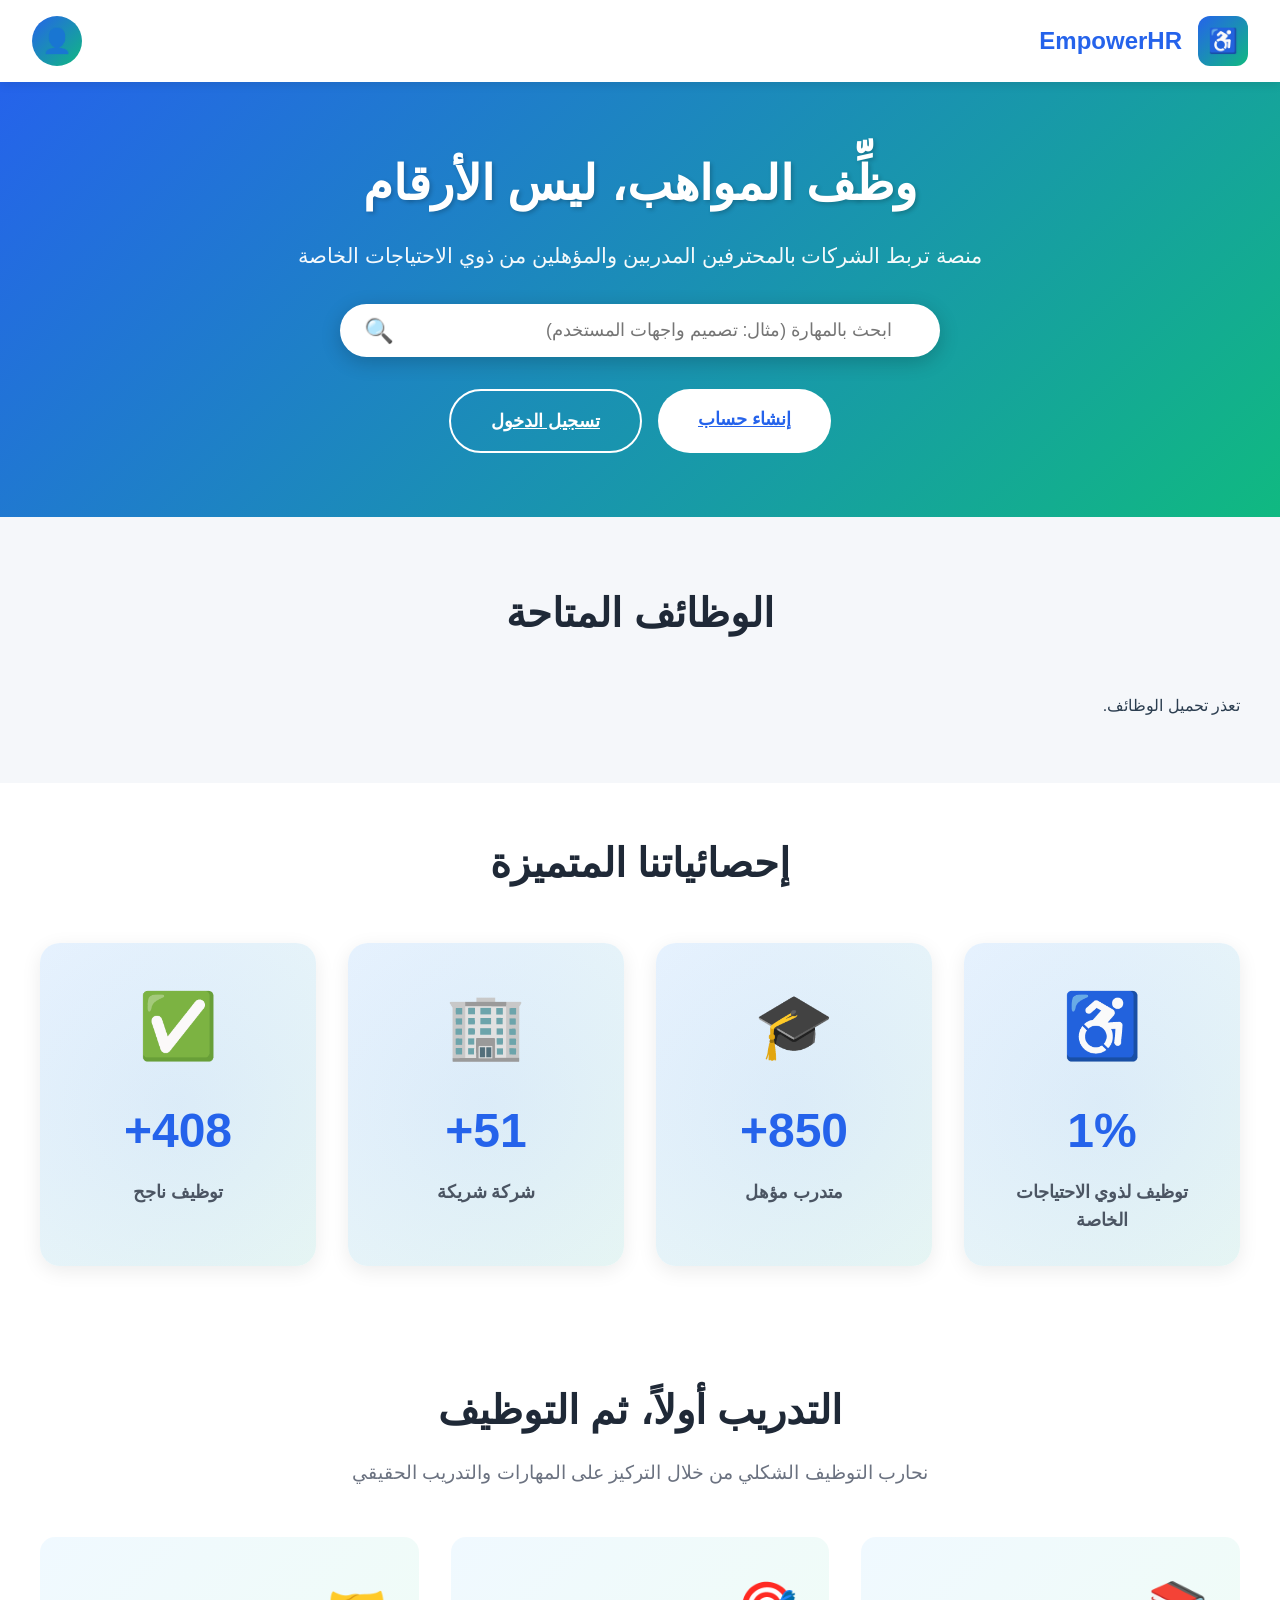
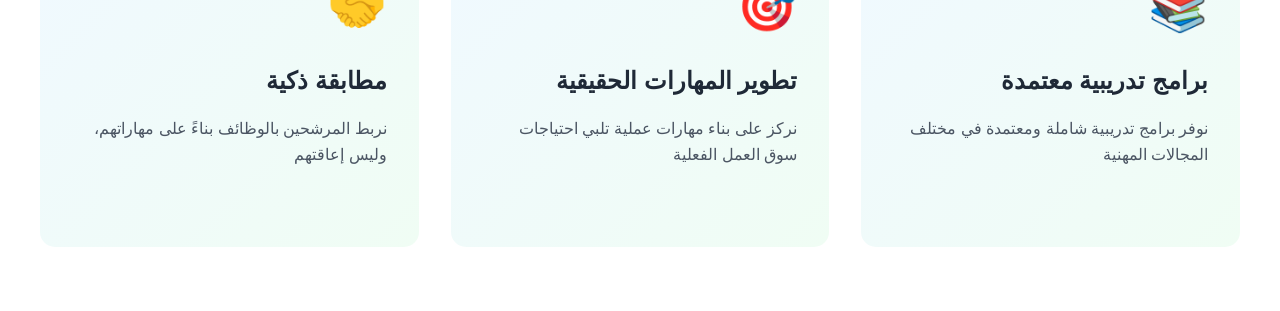
==== commit cd4c891f: "checkpoint: applications and profile features" ====
--- a/frontend/index.html
+++ b/frontend/index.html
@@ -14,11 +14,21 @@
                 <div class="logo-icon">♿</div>
                 <span>EmpowerHR</span>
             </div>
-        <div class="profile-cluster">
-            <div class="profile-icon" id="profileIcon" onclick="toggleDropdown()">
-                👤
+        <div class="profile-cluster" id="profileCluster">
+            <div class="profile-icon" id="profileIcon">
+                <img id="profileIconImg" alt="" hidden>
+                <span id="profileIconFallback">👤</span>
             </div>
             <span id="userName" hidden></span>
+            <span class="dropdown-arrow" id="dropdownArrow" hidden>▼</span>
+            <div class="user-menu" id="userMenu">
+                <div class="user-menu-header" id="userMenuHeader" hidden>
+                    <span id="userEmail"></span>
+                </div>
+                <a href="profile.html">Profile</a>
+                <a href="applications.html"> My Applications</a>
+                <button type="button" id="logoutButton">Logout</button>
+            </div>
         </div>
     </header>
 
--- a/frontend/assets/css/style.css
+++ b/frontend/assets/css/style.css
@@ -74,6 +74,54 @@
     display: flex;
     align-items: center;
     gap: 0.5rem;
+    flex-direction: row-reverse;
+    position: relative;
+    cursor: pointer;
+}
+
+.dropdown-arrow {
+    font-size: 0.7rem;
+    color: #6b7280;
+}
+
+.user-menu {
+    display: none;
+    position: absolute;
+    top: 60px;
+    left: 0;
+    background: white;
+    border-radius: 15px;
+    box-shadow: 0 10px 40px rgba(0,0,0,0.15);
+    width: 180px;
+    padding: 0.5rem;
+    z-index: 1001;
+}
+
+.user-menu.active {
+    display: block;
+}
+
+.user-menu a,
+.user-menu button {
+    display: block;
+    width: 100%;
+    padding: 0.75rem 1rem;
+    color: #2c3e50;
+    text-decoration: none;
+    border-radius: 8px;
+    font-size: 0.95rem;
+
+    background: none;
+    border: none;
+    font-family: inherit;
+
+    text-align: start;
+    cursor: pointer;
+}
+
+.user-menu a:hover,
+.user-menu button:hover {
+    background: #f5f7fa;
 }
 
 .profile-icon:hover {
@@ -81,10 +129,26 @@
     box-shadow: 0 5px 15px rgba(37, 99, 235, 0.3);
 }
 
+.profile-icon img {
+    width: 100%;
+    height: 100%;
+    border-radius: 50%;
+    object-fit: cover;
+}
+
+.user-menu-header {
+    padding: 0.5rem 1rem 0.75rem;
+    margin-bottom: 0.25rem;
+    border-bottom: 1px solid #e5e7eb;
+    color: #6b7280;
+    font-size: 0.85rem;
+    word-break: break-all;
+}
+
 /* Dropdown Modal */
 .dropdown-modal {
     display: none;
-    position: absolute;
+    position: fixed;
     top: 70px;
     left: 20px;
     background: white;
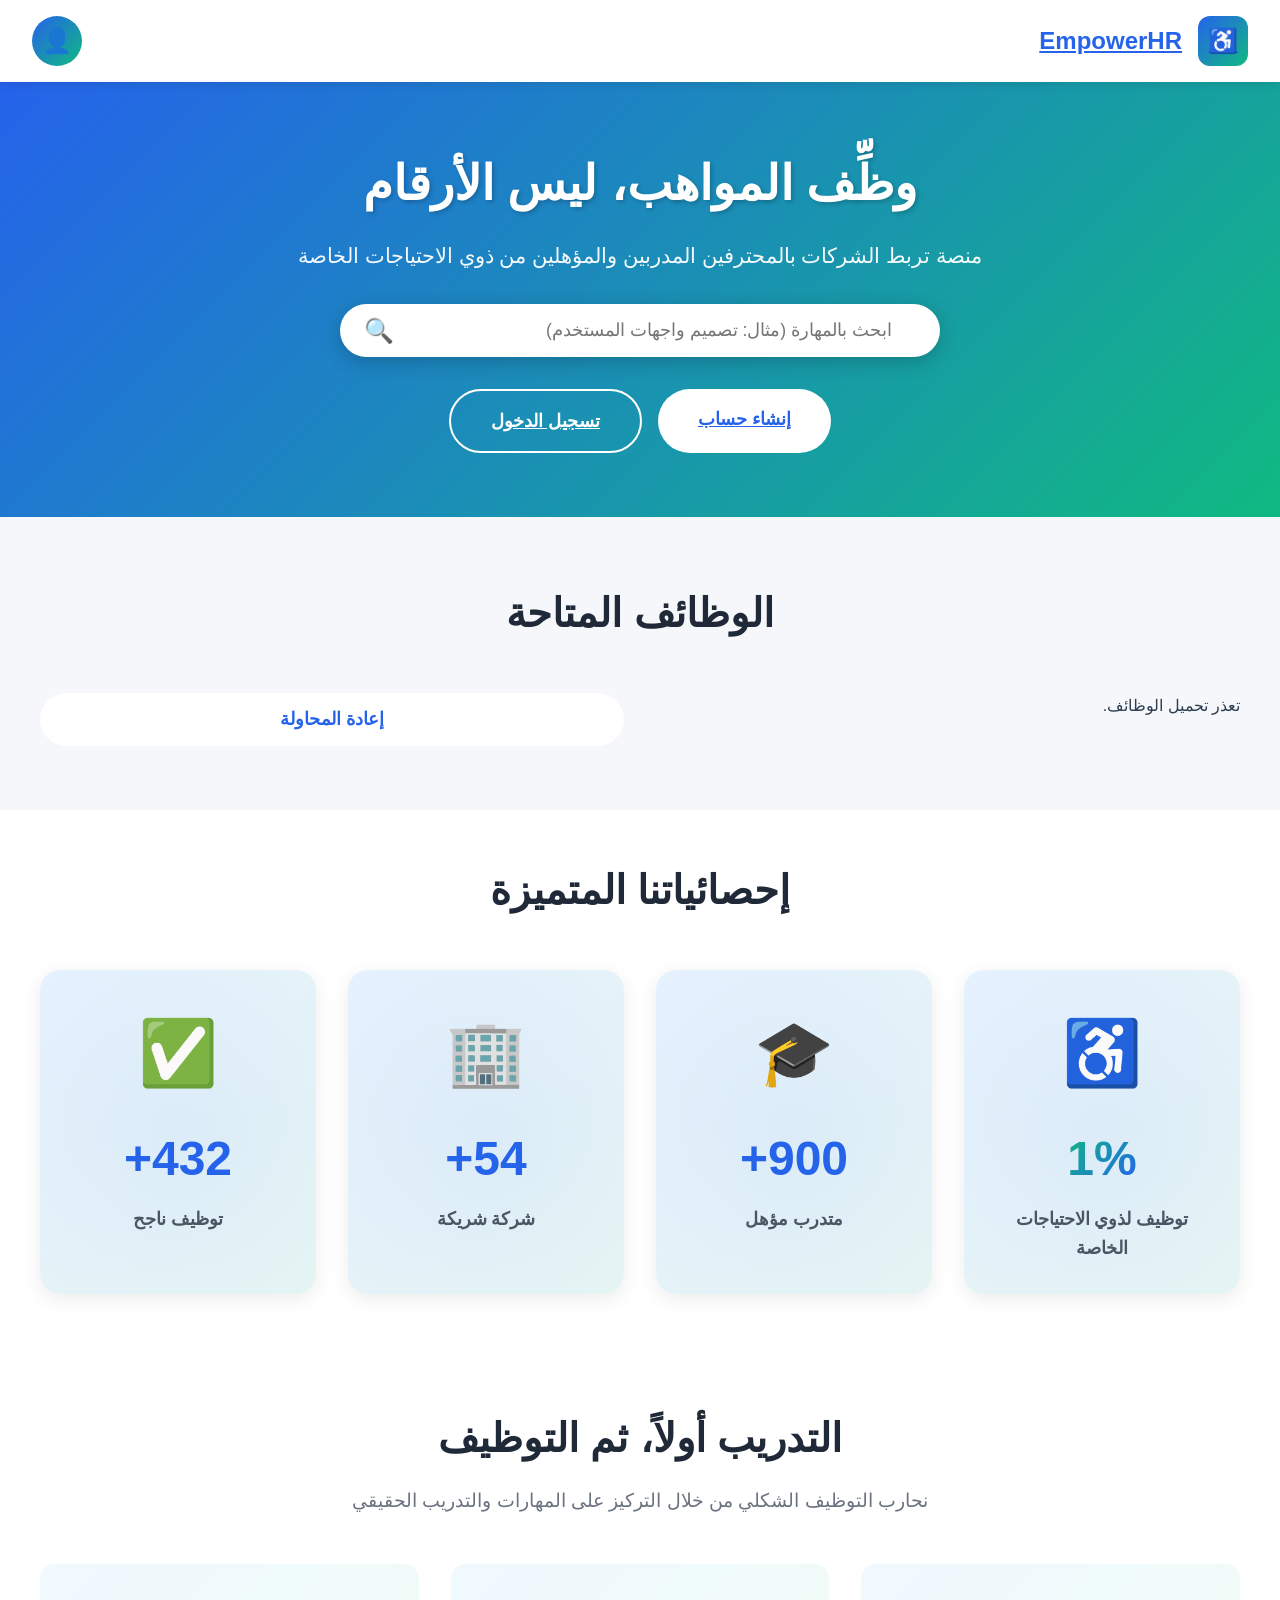
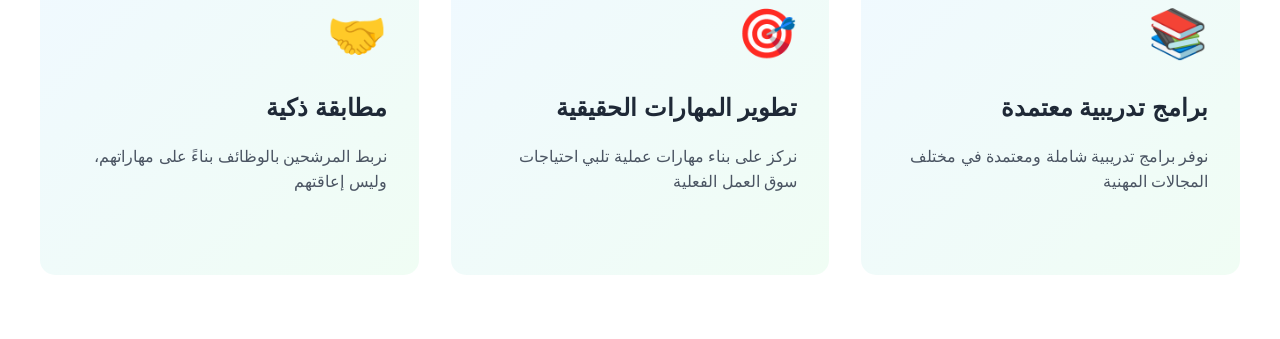
==== commit fae6b7b2: "Complete production readiness updates" ====
--- a/frontend/index.html
+++ b/frontend/index.html
@@ -10,11 +10,11 @@
     <!-- Header -->
     <header>
         <div class="header-container">
-            <div class="logo">
+            <a href="index.html" class="logo">
                 <div class="logo-icon">♿</div>
                 <span>EmpowerHR</span>
-            </div>
-        <div class="profile-cluster" id="profileCluster">
+            </a>
+        <div class="profile-cluster" id="profileCluster" aria-label="قائمة الحساب">
             <div class="profile-icon" id="profileIcon">
                 <img id="profileIconImg" alt="" hidden>
                 <span id="profileIconFallback">👤</span>
@@ -22,9 +22,7 @@
             <span id="userName" hidden></span>
             <span class="dropdown-arrow" id="dropdownArrow" hidden>▼</span>
             <div class="user-menu" id="userMenu">
-                <div class="user-menu-header" id="userMenuHeader" hidden>
-                    <span id="userEmail"></span>
-                </div>
+                <span id="userEmail" class="user-menu-email"></span>
                 <a href="profile.html">Profile</a>
                 <a href="applications.html"> My Applications</a>
                 <button type="button" id="logoutButton">Logout</button>
@@ -33,7 +31,7 @@
     </header>
 
     <!-- Dropdown Modal for Featured Job -->
-    <div class="dropdown-modal" id="dropdownModal">
+    <div class="dropdown-modal" id="dropdownModal" tabindex="-1" role="dialog" aria-modal="true" aria-labelledby="jobDetailsTitle">
         <div class="job-card">
             <div class="company-header">
                 <div class="company-logo">TechCo</div>
@@ -43,7 +41,7 @@
                 </div>
             </div>
             
-            <div class="job-title">مشغل أنظمة (وظيفة ميسرة)</div>
+            <div class="job-title" id="jobDetailsTitle">مشغل أنظمة (وظيفة ميسرة)</div>
             
             <div class="job-details">
                 <h4>تفاصيل الوظيفة</h4>
@@ -74,6 +72,8 @@
             </div>
             
             <button class="apply-btn">تقديم الآن</button>
+
+            <div id="modalApplyFeedback" class="hidden" role="alert"></div>
         </div>
     </div>
 
@@ -84,8 +84,8 @@
             <p>منصة تربط الشركات بالمحترفين المدربين والمؤهلين من ذوي الاحتياجات الخاصة</p>
             
             <div class="search-bar">
-                <input type="text" placeholder="ابحث بالمهارة (مثال: تصميم واجهات المستخدم)">
-                <span class="search-icon">🔍</span>
+                <input type="text" placeholder="ابحث بالمهارة (مثال: تصميم واجهات المستخدم)" aria-label="ابحث بالمهارة">
+                <span class="search-icon" aria-hidden="true">🔍</span>
             </div>
             
             <div class="cta-buttons" id="guestActions">
@@ -161,6 +161,7 @@
         </div>
     </section>
     
+    <script src="assets/js/authHeader.js"></script>
     <script src="assets/js/app.js"></script>
 
-</body>
+</body>
--- a/frontend/assets/css/style.css
+++ b/frontend/assets/css/style.css
@@ -101,6 +101,20 @@
     display: block;
 }
 
+.user-menu-email {
+    display: block;
+    padding: 0.5rem 1rem 0.75rem;
+    margin-bottom: 0.25rem;
+    color: #6b7280;
+    font-size: 0.85rem;
+    border-bottom: 1px solid #e5e7eb;
+    word-break: break-all;
+}
+
+.user-menu-email:empty {
+    display: none;
+}
+
 .user-menu a,
 .user-menu button {
     display: block;
@@ -127,22 +141,6 @@
 .profile-icon:hover {
     transform: scale(1.1);
     box-shadow: 0 5px 15px rgba(37, 99, 235, 0.3);
-}
-
-.profile-icon img {
-    width: 100%;
-    height: 100%;
-    border-radius: 50%;
-    object-fit: cover;
-}
-
-.user-menu-header {
-    padding: 0.5rem 1rem 0.75rem;
-    margin-bottom: 0.25rem;
-    border-bottom: 1px solid #e5e7eb;
-    color: #6b7280;
-    font-size: 0.85rem;
-    word-break: break-all;
 }
 
 /* Dropdown Modal */
@@ -687,3 +685,41 @@
         transform: translateX(-50%);
     }
 }
+
+@media (prefers-reduced-motion: reduce) {
+    .stat-icon {
+        animation: none;
+    }
+
+    .stat-card::before {
+        animation: none;
+    }
+
+    .highlight-5 {
+        animation: none;
+    }
+}
+
+/* One-time registration-success notification shown on the login page
+   (critical baseline fix / STEP 8.11.5). Scoped to this single element
+   only -- not a generic success/notification class. */
+#loginSuccessMessage {
+    background: #d1fae5;
+    color: #065f46;
+    border-radius: 8px;
+    padding: 0.75rem 1rem;
+    margin-bottom: 1rem;
+    font-weight: 600;
+}
+
+/* One-time registration-success notification shown on the login page
+   (STEP 8.11.5). Scoped to this single element only -- not a generic
+   success/notification class. */
+#loginSuccessMessage {
+    background: #d1fae5;
+    color: #065f46;
+    border-radius: 8px;
+    padding: 0.75rem 1rem;
+    margin-bottom: 1rem;
+    font-weight: 600;
+}
